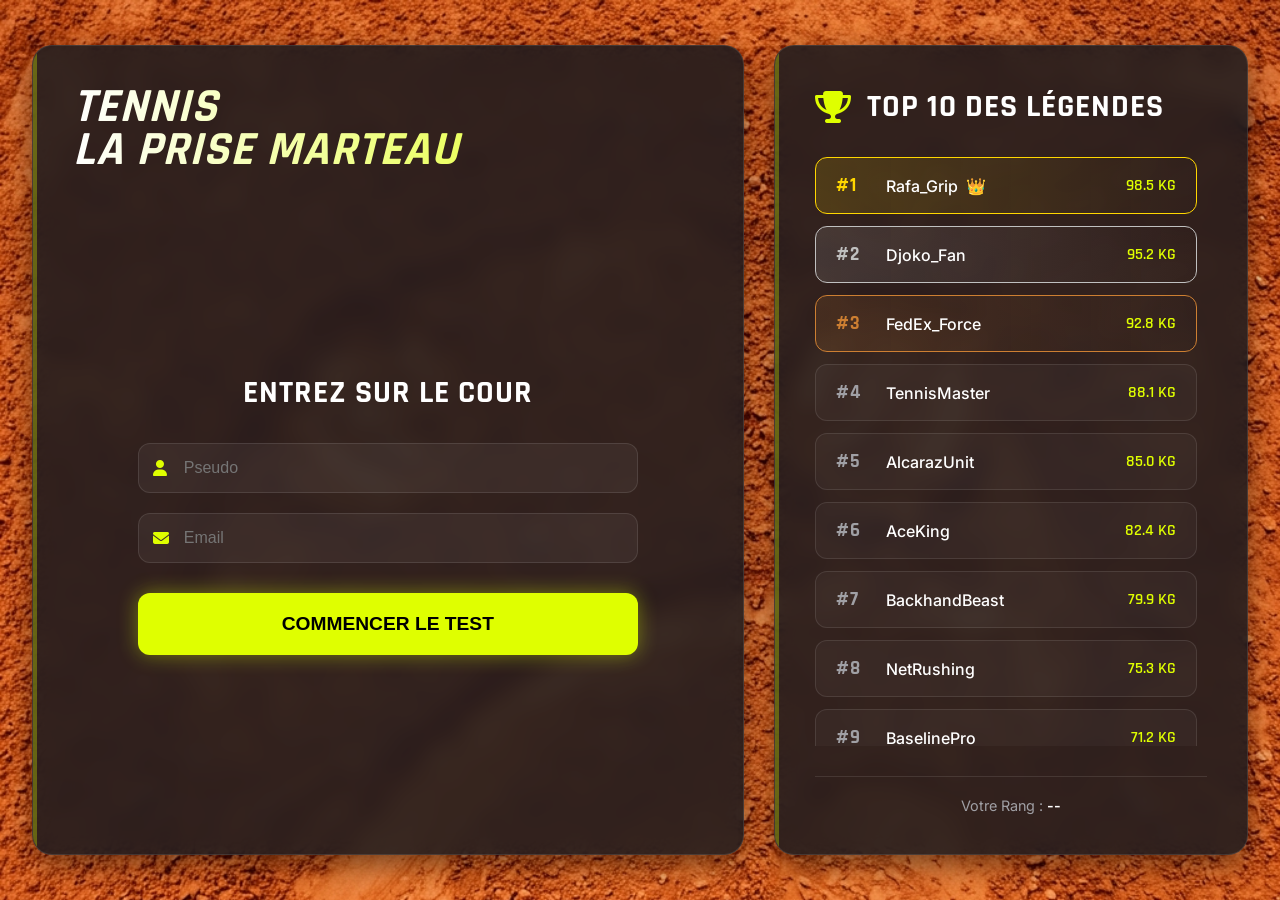
==== index.html @ 1a91f383 "v0: premier jet du projet" ====
<!DOCTYPE html>
<html lang="fr">

<head>
    <meta charset="UTF-8">
    <meta name="viewport" content="width=device-width, initial-scale=1.0">
    <title>Tennis Power Meter | Performance Kiosk</title>
    <link rel="stylesheet" href="style.css">
    <link rel="stylesheet" href="https://cdnjs.cloudflare.com/ajax/libs/font-awesome/6.4.0/css/all.min.css">
</head>

<body>
    <div id="app">
        <!-- Colonne de Gauche : Action -->
        <section class="panel main-action">
            <header class="header">
                <h1>TENNIS<br>LA PRISE MARTEAU</h1>
            </header>

            <!-- Zone d'Action Initiale : Enregistrement -->
            <div id="registration-zone" class="form-container">
                <h2>ENTREZ SUR LE COUR</h2>
                <div class="input-group">
                    <i class="fa-solid fa-user"></i>
                    <input type="text" id="pseudo" placeholder="Pseudo" autocomplete="off">
                </div>
                <div class="input-group">
                    <i class="fa-solid fa-envelope"></i>
                    <input type="email" id="email" placeholder="Email" autocomplete="off">
                </div>
                <button id="start-btn" class="btn-start">COMMENCER LE TEST</button>
            </div>

            <!-- Zone de Test : Live Feed -->
            <div id="test-zone" class="live-test">
                <h2 class="alert-text">SERREZ LA RAQUETTE !</h2>

                <div class="gauge-container">
                    <svg class="circular-gauge" viewBox="0 0 300 300">
                        <defs>
                            <linearGradient id="gaugeGradient" x1="0%" y1="0%" x2="100%" y2="100%">
                                <stop offset="0%" style="stop-color:#4CAF50" />
                                <stop offset="50%" style="stop-color:#FFEB3B" />
                                <stop offset="100%" style="stop-color:#DFFF00" />
                            </linearGradient>
                            <filter id="glow">
                                <feGaussianBlur stdDeviation="5" result="coloredBlur" />
                                <feMerge>
                                    <feMergeNode in="coloredBlur" />
                                    <feMergeNode in="SourceGraphic" />
                                </feMerge>
                            </filter>
                        </defs>
                        <circle class="gauge-bg" cx="150" cy="150" r="140"></circle>
                        <circle class="gauge-fill" id="gauge-path" cx="150" cy="150" r="140"></circle>
                    </svg>
                    <div class="score-overlay">
                        <span class="score-val" id="current-score">0.0</span>
                        <span class="score-unit">KG</span>
                    </div>
                </div>

                <p style="color: var(--text-secondary); font-style: italic;">Puissance maximale détectée...</p>
            </div>
        </section>

        <!-- Colonne de Droite : Leaderboard -->
        <section class="panel leaderboard">
            <h2><i class="fa-solid fa-trophy"></i> TOP 10 DES LÉGENDES</h2>

            <ul id="rank-list" class="rank-list">
                <!-- Les lignes du classement seront générées par JS -->
            </ul>

            <div class="user-status">
                Votre Rang : <span id="user-rank">--</span>
            </div>
        </section>
    </div>

    <script src="script.js"></script>
</body>

</html>
---- style.css ----
@import url('https://fonts.googleapis.com/css2?family=Inter:wght@400;500;700&family=Rajdhani:wght@500;600;700&display=swap');

:root {
    --bg-color: #101015;
    --card-bg: rgba(25, 25, 30, 0.85);
    --card-border: rgba(255, 255, 255, 0.1);
    --volt-yellow: #DFFF00;
    --volt-glow: rgba(223, 255, 0, 0.4);
    --text-primary: #FFFFFF;
    --text-secondary: #A0A0A5;
    --alert-red: #FF3030;
    --gold: #FFD700;
    --silver: #C0C0C0;
    --bronze: #CD7F32;
    --transition-speed: 0.3s;
}

* {
    margin: 0;
    padding: 0;
    box-sizing: border-box;
    -webkit-font-smoothing: antialiased;
}

body {
    background-color: var(--bg-color);
    background-image:
        /*radial-gradient(circle at 20% 30%, rgba(255, 100, 0, 0.1) 0%, transparent 40%),
        radial-gradient(circle at 80% 70%, rgba(223, 255, 0, 0.05) 0%, transparent 40%),
        linear-gradient(rgba(16, 16, 21, 0.8), rgba(16, 16, 21, 0.9)),*/
        url('clay_court_texture.png');
    background-size: cover, cover, cover, cover;
    background-repeat: no-repeat, no-repeat, no-repeat, no-repeat;
    color: var(--text-primary);
    font-family: 'Inter', sans-serif;
    height: 100vh;
    overflow: hidden;
    display: flex;
    justify-content: center;
    align-items: center;
}

#app {
    display: grid;
    grid-template-columns: 60fr 40fr;
    width: 95vw;
    height: 90vh;
    gap: 30px;
    max-width: 1600px;
}

/* Typography Overrides */
h1,
h2,
.score-display,
.rank-number {
    font-family: 'Rajdhani', sans-serif;
    text-transform: uppercase;
    letter-spacing: 1px;
}

/* Glassmorphism Cards */
.panel {
    background: var(--card-bg);
    border: 1px solid var(--card-border);
    border-radius: 20px;
    backdrop-filter: blur(10px);
    padding: 40px;
    display: flex;
    flex-direction: column;
    box-shadow: 0 10px 30px rgba(0, 0, 0, 0.5);
    position: relative;
    overflow: hidden;
}

.panel::before {
    content: '';
    position: absolute;
    top: 0;
    left: 0;
    width: 4px;
    height: 100%;
    background: var(--volt-yellow);
    opacity: 0.3;
}

/* Left Column Styling */
.main-action {
    justify-content: space-between;
}

.header {
    margin-bottom: 40px;
}

.header h1 {
    font-size: 3rem;
    font-style: italic;
    font-weight: 700;
    line-height: 0.9;
    background: linear-gradient(to right, #fff, var(--volt-yellow));
    -webkit-background-clip: text;
    -webkit-text-fill-color: transparent;
}

/* Forms */
.form-container {
    flex-grow: 1;
    display: flex;
    flex-direction: column;
    justify-content: center;
    max-width: 500px;
    margin: 0 auto;
    width: 100%;
}

.form-container h2 {
    font-size: 2rem;
    margin-bottom: 30px;
    text-align: center;
}

.input-group {
    margin-bottom: 20px;
    position: relative;
}

.input-group i {
    position: absolute;
    left: 15px;
    top: 50%;
    transform: translateY(-50%);
    color: var(--volt-yellow);
}

.input-group input {
    width: 100%;
    background: rgba(255, 255, 255, 0.05);
    border: 1px solid var(--card-border);
    border-radius: 12px;
    padding: 15px 15px 15px 45px;
    color: white;
    font-size: 1rem;
    transition: var(--transition-speed);
}

.input-group input:focus {
    outline: none;
    border-color: var(--volt-yellow);
    background: rgba(255, 255, 255, 0.1);
}

.btn-start {
    background: var(--volt-yellow);
    color: black;
    border: none;
    border-radius: 12px;
    padding: 20px;
    font-size: 1.2rem;
    font-weight: 700;
    cursor: pointer;
    text-transform: uppercase;
    transition: all var(--transition-speed);
    margin-top: 10px;
    box-shadow: 0 0 20px var(--volt-glow);
}

.btn-start:hover {
    transform: scale(1.02);
    box-shadow: 0 0 30px var(--volt-glow);
}

/* Live Feed State */
.live-test {
    display: none;
    /* Controlled by JS */
    flex-direction: column;
    align-items: center;
    justify-content: center;
    height: 100%;
    text-align: center;
}

.alert-text {
    color: var(--alert-red);
    font-size: 2rem;
    font-weight: 700;
    margin-bottom: 30px;
    animation: blink 0.8s infinite;
}

@keyframes blink {

    0%,
    100% {
        opacity: 1;
    }

    50% {
        opacity: 0.3;
    }
}

.gauge-container {
    position: relative;
    width: 350px;
    height: 350px;
    margin-bottom: 30px;
}

.circular-gauge {
    width: 100%;
    height: 100%;
    transform: rotate(-90deg);
}

.gauge-bg {
    fill: none;
    stroke: rgba(255, 255, 255, 0.05);
    stroke-width: 25;
}

.gauge-fill {
    fill: none;
    stroke: url(#gaugeGradient);
    stroke-width: 25;
    stroke-dasharray: 879.6;
    /* 2 * PI * 140 */
    stroke-dashoffset: 879.6;
    stroke-linecap: round;
    transition: stroke-dashoffset 0.1s ease-out;
}

.score-overlay {
    position: absolute;
    top: 50%;
    left: 50%;
    transform: translate(-50%, -50%);
}

.score-val {
    font-size: 5rem;
    font-weight: 700;
    color: var(--volt-yellow);
    text-shadow: 0 0 20px var(--volt-glow);
    display: block;
    line-height: 1;
}

.score-unit {
    font-size: 1.5rem;
    color: var(--text-secondary);
}

/* Right Column (Leaderboard) */
.leaderboard h2 {
    font-size: 2rem;
    margin-bottom: 30px;
    display: flex;
    align-items: center;
    gap: 15px;
}

.leaderboard h2 i {
    color: var(--volt-yellow);
}

.rank-list {
    list-style: none;
    flex-grow: 1;
    overflow-y: auto;
    padding-right: 10px;
}

.rank-list::-webkit-scrollbar {
    width: 4px;
}

.rank-list::-webkit-scrollbar-thumb {
    background: var(--card-border);
    border-radius: 10px;
}

.rank-item {
    background: rgba(255, 255, 255, 0.03);
    border: 1px solid var(--card-border);
    border-radius: 12px;
    padding: 15px 20px;
    margin-bottom: 12px;
    display: grid;
    grid-template-columns: 50px 1fr 100px;
    align-items: center;
    transition: transform var(--transition-speed);
}

.rank-item:hover {
    transform: translateX(10px);
    background: rgba(255, 255, 255, 0.06);
}

.rank-number {
    font-size: 1.2rem;
    font-weight: 700;
    color: var(--text-secondary);
}

.rank-name {
    font-weight: 500;
    color: var(--text-primary);
}

.rank-score {
    text-align: right;
    font-family: 'Rajdhani', sans-serif;
    font-weight: 600;
    color: var(--volt-yellow);
}

/* Top 3 Stylings */
.rank-item.top-1 {
    background: linear-gradient(90deg, rgba(255, 215, 0, 0.15), transparent);
    border-color: var(--gold);
}

.rank-item.top-1 .rank-number {
    color: var(--gold);
}

.rank-item.top-1 .rank-name::after {
    content: '👑';
    margin-left: 8px;
    font-size: 1rem;
}

.rank-item.top-2 {
    background: linear-gradient(90deg, rgba(192, 192, 192, 0.15), transparent);
    border-color: var(--silver);
}

.rank-item.top-2 .rank-number {
    color: var(--silver);
}

.rank-item.top-3 {
    background: linear-gradient(90deg, rgba(205, 127, 50, 0.15), transparent);
    border-color: var(--bronze);
}

.rank-item.top-3 .rank-number {
    color: var(--bronze);
}

.user-status {
    margin-top: 30px;
    padding-top: 20px;
    border-top: 1px solid var(--card-border);
    color: var(--text-secondary);
    font-size: 0.9rem;
    text-align: center;
}

.user-status span {
    color: var(--text-primary);
    font-weight: 600;
}

/* Utils */
.hidden {
    display: none !important;
}
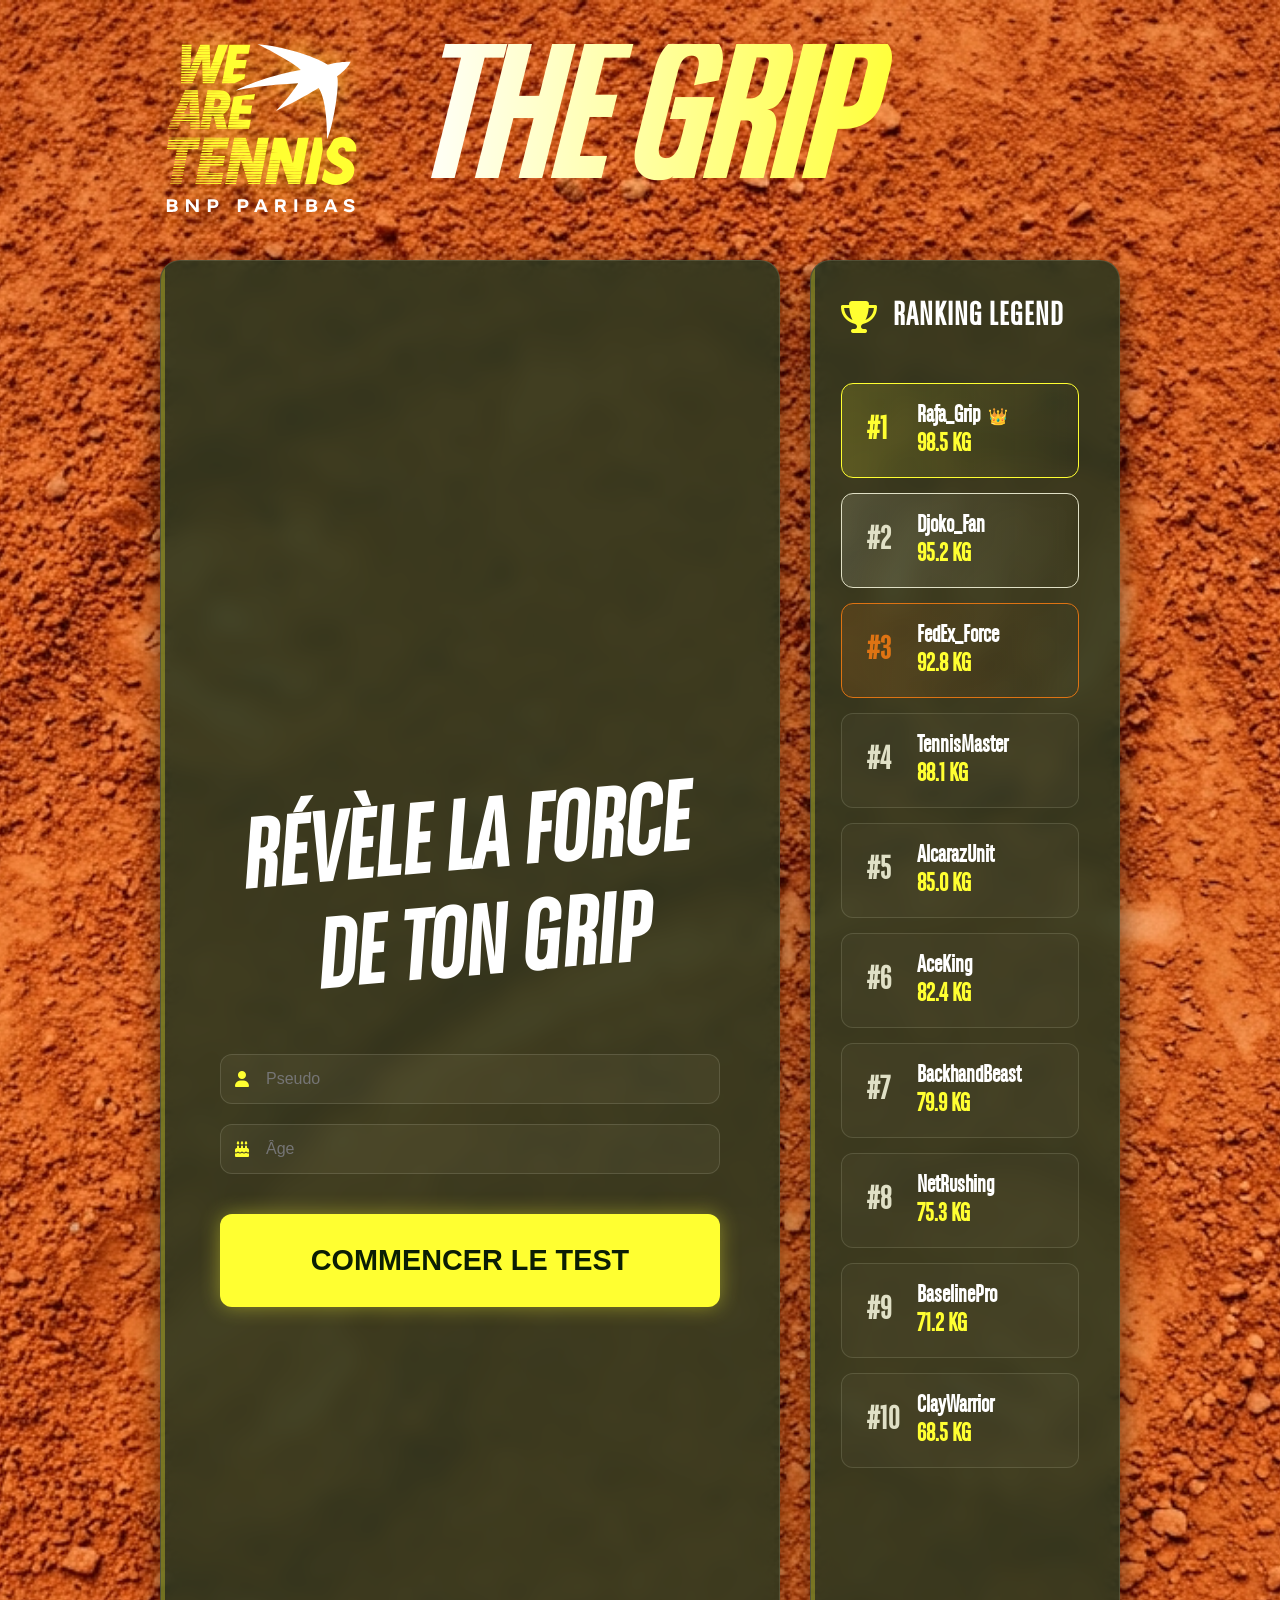
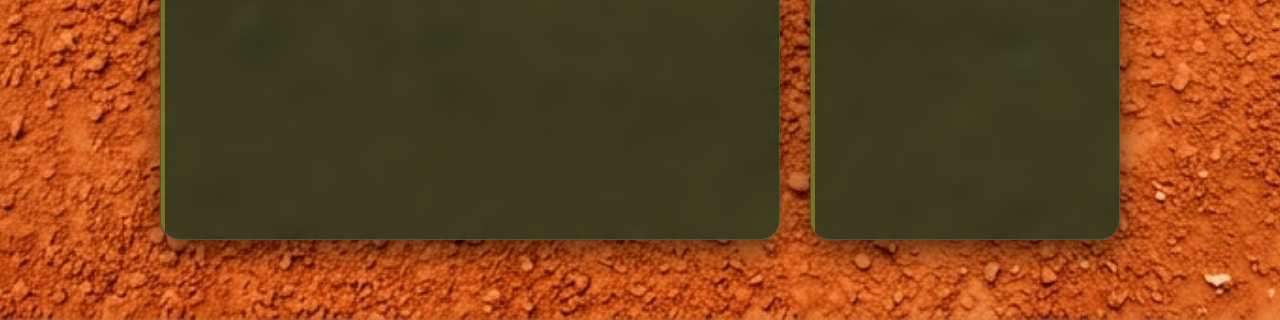
==== commit 9e5b5dbf: "Refonte complete : layout portrait 1080x1920, nouvelle typo BNPP, clavier virtuel et modal podium" ====
--- a/index.html
+++ b/index.html
@@ -4,78 +4,106 @@
 <head>
     <meta charset="UTF-8">
     <meta name="viewport" content="width=device-width, initial-scale=1.0">
-    <title>Tennis Power Meter | Performance Kiosk</title>
+    <title>THE GRIP</title>
     <link rel="stylesheet" href="style.css">
     <link rel="stylesheet" href="https://cdnjs.cloudflare.com/ajax/libs/font-awesome/6.4.0/css/all.min.css">
 </head>
 
 <body>
     <div id="app">
-        <!-- Colonne de Gauche : Action -->
-        <section class="panel main-action">
-            <header class="header">
-                <h1>TENNIS<br>LA PRISE MARTEAU</h1>
-            </header>
+        <header class="header">
+            <img src="logoWAT.svg" alt="Logo WAT" class="logo">
+            <h1>THE GRIP</h1>
+        </header>
 
-            <!-- Zone d'Action Initiale : Enregistrement -->
-            <div id="registration-zone" class="form-container">
-                <h2>ENTREZ SUR LE COUR</h2>
-                <div class="input-group">
-                    <i class="fa-solid fa-user"></i>
-                    <input type="text" id="pseudo" placeholder="Pseudo" autocomplete="off">
+        <main class="main-content">
+            <!-- Colonne de Gauche : Action -->
+            <section class="panel main-action">
+                <!-- Zone d'Action Initiale : Enregistrement -->
+                <div id="registration-zone" class="form-container">
+                    <h2>Révèle la force de ton grip</h2>
+                    <div class="input-group">
+                        <i class="fa-solid fa-user"></i>
+                        <input type="text" id="pseudo" placeholder="Pseudo" autocomplete="off">
+                    </div>
+                    <div class="input-group">
+                        <i class="fa-solid fa-cake-candles"></i>
+                        <input type="number" id="age" placeholder="Âge" autocomplete="off">
+                    </div>
+                    <button id="start-btn" class="btn-start">COMMENCER LE TEST</button>
                 </div>
-                <div class="input-group">
-                    <i class="fa-solid fa-envelope"></i>
-                    <input type="email" id="email" placeholder="Email" autocomplete="off">
+
+                <!-- Clavier Virtuel -->
+                <div id="virtual-keyboard" class="keyboard hidden">
+                    <div class="keyboard-row" data-row="0"></div>
+                    <div class="keyboard-row" data-row="1"></div>
+                    <div class="keyboard-row" data-row="2"></div>
+                    <div class="keyboard-row" data-row="3"></div>
+                    <div class="keyboard-row" data-row="4"></div>
                 </div>
-                <button id="start-btn" class="btn-start">COMMENCER LE TEST</button>
-            </div>
 
-            <!-- Zone de Test : Live Feed -->
-            <div id="test-zone" class="live-test">
-                <h2 class="alert-text">SERREZ LA RAQUETTE !</h2>
+                <!-- Zone de Test : Live Feed -->
+                <div id="test-zone" class="live-test">
+                    <h2 id="alert-msg" class="alert-text">SERREZ LA RAQUETTE !</h2>
 
-                <div class="gauge-container">
-                    <svg class="circular-gauge" viewBox="0 0 300 300">
-                        <defs>
-                            <linearGradient id="gaugeGradient" x1="0%" y1="0%" x2="100%" y2="100%">
-                                <stop offset="0%" style="stop-color:#4CAF50" />
-                                <stop offset="50%" style="stop-color:#FFEB3B" />
-                                <stop offset="100%" style="stop-color:#DFFF00" />
-                            </linearGradient>
-                            <filter id="glow">
-                                <feGaussianBlur stdDeviation="5" result="coloredBlur" />
-                                <feMerge>
-                                    <feMergeNode in="coloredBlur" />
-                                    <feMergeNode in="SourceGraphic" />
-                                </feMerge>
-                            </filter>
-                        </defs>
-                        <circle class="gauge-bg" cx="150" cy="150" r="140"></circle>
-                        <circle class="gauge-fill" id="gauge-path" cx="150" cy="150" r="140"></circle>
-                    </svg>
-                    <div class="score-overlay">
-                        <span class="score-val" id="current-score">0.0</span>
-                        <span class="score-unit">KG</span>
+                    <div class="gauge-container">
+                        <svg class="circular-gauge" viewBox="0 0 330 330">
+                            <defs>
+                                <linearGradient id="gaugeGradient" x1="0%" y1="0%" x2="100%" y2="100%">
+                                    <stop offset="0%" style="stop-color:var(--accent-green)" />
+                                    <stop offset="50%" style="stop-color:var(--volt-yellow)" />
+                                    <stop offset="100%" style="stop-color:var(--accent-orange)" />
+                                </linearGradient>
+                                <filter id="glow">
+                                    <feGaussianBlur stdDeviation="5" result="coloredBlur" />
+                                    <feMerge>
+                                        <feMergeNode in="coloredBlur" />
+                                        <feMergeNode in="SourceGraphic" />
+                                    </feMerge>
+                                </filter>
+                            </defs>
+                            <circle class="gauge-bg" cx="165" cy="165" r="140"></circle>
+                            <circle class="gauge-fill" id="gauge-path" cx="165" cy="165" r="140"></circle>
+                        </svg>
+                        <div class="score-overlay">
+                            <span class="score-val" id="current-score">0.0</span>
+                            <span class="score-unit">KG</span>
+                        </div>
+                    </div>
+
+                    <p id="test-instruction" style="color: var(--text-secondary); font-style: italic;">Puissance
+                        maximale détectée...</p>
+
+                    <div id="user-rank-container" class="final-rank-display hidden">
+                        VOTRE RANG : <span id="user-rank">--</span>
                     </div>
                 </div>
+            </section>
 
-                <p style="color: var(--text-secondary); font-style: italic;">Puissance maximale détectée...</p>
+            <!-- Colonne de Droite : Leaderboard -->
+            <section class="panel leaderboard">
+                <h2><i class="fa-solid fa-trophy"></i> RANKING LEGEND</h2>
+
+                <ul id="rank-list" class="rank-list">
+                    <!-- Les lignes du classement seront générées par JS -->
+                </ul>
+            </section>
+        </main>
+    </div>
+
+    <!-- Modal de Podium -->
+    <div id="podium-modal" class="modal hidden">
+        <div class="modal-content">
+            <div class="modal-header">
+                <i class="fa-solid fa-trophy trophy-icon"></i>
+                <h2 id="modal-title">NOUVEAU RECORD !</h2>
             </div>
-        </section>
-
-        <!-- Colonne de Droite : Leaderboard -->
-        <section class="panel leaderboard">
-            <h2><i class="fa-solid fa-trophy"></i> TOP 10 DES LÉGENDES</h2>
-
-            <ul id="rank-list" class="rank-list">
-                <!-- Les lignes du classement seront générées par JS -->
-            </ul>
-
-            <div class="user-status">
-                Votre Rang : <span id="user-rank">--</span>
+            <div class="modal-body">
+                <p><span id="modal-pseudo">Joueur</span>, vous entrez dans la légende à la</p>
+                <div id="modal-rank" class="modal-rank-val">PREMIÈRE <br>PLACE</div>
             </div>
-        </section>
+            <button id="close-modal" class="btn-modal">CONTINUER</button>
+        </div>
     </div>
 
     <script src="script.js"></script>
--- a/style.css
+++ b/style.css
@@ -1,17 +1,22 @@
-@import url('https://fonts.googleapis.com/css2?family=Inter:wght@400;500;700&family=Rajdhani:wght@500;600;700&display=swap');
+@font-face {
+    font-family: 'BNPP Sans Cond';
+    src: url('bnpp-sans-cond-v2.ttf') format('truetype');
+}
 
 :root {
-    --bg-color: #101015;
-    --card-bg: rgba(25, 25, 30, 0.85);
-    --card-border: rgba(255, 255, 255, 0.1);
-    --volt-yellow: #DFFF00;
-    --volt-glow: rgba(223, 255, 0, 0.4);
-    --text-primary: #FFFFFF;
-    --text-secondary: #A0A0A5;
-    --alert-red: #FF3030;
-    --gold: #FFD700;
-    --silver: #C0C0C0;
-    --bronze: #CD7F32;
+    --bg-color: #0b1e04;
+    --card-bg: rgba(37, 54, 31, 0.85);
+    --card-border: rgba(224, 224, 198, 0.15);
+    --volt-yellow: #ffff31;
+    --volt-glow: rgba(255, 255, 49, 0.4);
+    --accent-orange: #de7313;
+    --accent-green: #7be335;
+    --text-primary: #ffffff;
+    --text-secondary: #e0e0c6;
+    --alert-orange: #de7313;
+    --gold: #ffff31;
+    --silver: #e0e0c6;
+    --bronze: #de7313;
     --transition-speed: 0.3s;
 }
 
@@ -24,16 +29,14 @@
 
 body {
     background-color: var(--bg-color);
-    background-image:
-        /*radial-gradient(circle at 20% 30%, rgba(255, 100, 0, 0.1) 0%, transparent 40%),
-        radial-gradient(circle at 80% 70%, rgba(223, 255, 0, 0.05) 0%, transparent 40%),
-        linear-gradient(rgba(16, 16, 21, 0.8), rgba(16, 16, 21, 0.9)),*/
-        url('clay_court_texture.png');
-    background-size: cover, cover, cover, cover;
-    background-repeat: no-repeat, no-repeat, no-repeat, no-repeat;
+    background-image: url('clay_court_texture.png');
+    background-size: cover;
+    background-position: center;
     color: var(--text-primary);
-    font-family: 'Inter', sans-serif;
-    height: 100vh;
+    font-family: 'BNPP Sans Cond', sans-serif;
+    height: 1920px;
+    width: 1080px;
+    margin: 0 auto;
     overflow: hidden;
     display: flex;
     justify-content: center;
@@ -41,12 +44,21 @@
 }
 
 #app {
+    display: flex;
+    flex-direction: column;
+    width: 100%;
+    height: 100%;
+    gap: 30px;
+    padding: 40px 60px 80px 60px;
+    /* Plus de marge en bas */
+}
+
+.main-content {
     display: grid;
-    grid-template-columns: 60fr 40fr;
-    width: 95vw;
-    height: 90vh;
+    grid-template-columns: 2fr 1fr;
     gap: 30px;
-    max-width: 1600px;
+    flex-grow: 1;
+    min-height: 0;
 }
 
 /* Typography Overrides */
@@ -54,7 +66,7 @@
 h2,
 .score-display,
 .rank-number {
-    font-family: 'Rajdhani', sans-serif;
+    font-family: 'BNPP Sans Cond', sans-serif;
     text-transform: uppercase;
     letter-spacing: 1px;
 }
@@ -65,10 +77,10 @@
     border: 1px solid var(--card-border);
     border-radius: 20px;
     backdrop-filter: blur(10px);
-    padding: 40px;
+    padding: 30px;
     display: flex;
     flex-direction: column;
-    box-shadow: 0 10px 30px rgba(0, 0, 0, 0.5);
+    box-shadow: 0 10px 30px rgba(0, 0, 0, 0.6);
     position: relative;
     overflow: hidden;
 }
@@ -90,20 +102,99 @@
 }
 
 .header {
-    margin-bottom: 40px;
+    margin-bottom: 10px;
+    display: flex;
+    align-items: center;
+    gap: 50px;
+    width: 100%;
+}
+
+.logo {
+    height: 180px;
+    width: auto;
+    filter: drop-shadow(0 0 15px var(--volt-glow));
 }
 
 .header h1 {
-    font-size: 3rem;
+    font-size: 12rem;
     font-style: italic;
-    font-weight: 700;
+    font-weight: 900;
     line-height: 0.9;
-    background: linear-gradient(to right, #fff, var(--volt-yellow));
+    background: linear-gradient(to right, var(--text-primary), var(--volt-yellow));
     -webkit-background-clip: text;
     -webkit-text-fill-color: transparent;
-}
-
-/* Forms */
+    letter-spacing: -3px;
+    padding-right: 60px;
+    margin-right: -60px;
+}
+
+/* Virtual Keyboard */
+.keyboard {
+    margin-top: 30px;
+    background: rgba(0, 0, 0, 0.3);
+    padding: 10px;
+    border-radius: 15px;
+    border: 1px solid var(--card-border);
+    display: flex;
+    flex-direction: column;
+    gap: 8px;
+    width: 100%;
+}
+
+.keyboard-row {
+    display: flex;
+    justify-content: center;
+    gap: 6px;
+}
+
+.key {
+    background: rgba(37, 54, 31, 0.9);
+    border: 1px solid var(--card-border);
+    color: var(--text-primary);
+    padding: 10px;
+    border-radius: 6px;
+    font-size: 1.2rem;
+    font-weight: 700;
+    min-width: 48px;
+    height: 60px;
+    display: flex;
+    align-items: center;
+    justify-content: center;
+    cursor: pointer;
+    transition: all 0.1s;
+    user-select: none;
+    font-family: 'BNPP Sans Cond', sans-serif;
+}
+
+.key:active {
+    background: var(--volt-yellow);
+    color: var(--bg-color);
+    transform: scale(0.95);
+    box-shadow: 0 0 15px var(--volt-glow);
+}
+
+.key.wide {
+    min-width: 100px;
+    flex-grow: 1;
+}
+
+.key.backspace {
+    background: rgba(222, 115, 19, 0.2);
+    border-color: var(--accent-orange);
+    color: var(--accent-orange);
+}
+
+.key.enter {
+    background: rgba(255, 255, 49, 0.2);
+    border-color: var(--volt-yellow);
+    color: var(--volt-yellow);
+}
+
+.key.space {
+    width: 200px;
+}
+
+/* Forms - ajustements */
 .form-container {
     flex-grow: 1;
     display: flex;
@@ -115,9 +206,26 @@
 }
 
 .form-container h2 {
-    font-size: 2rem;
-    margin-bottom: 30px;
+    font-size: 6rem;
+    line-height: 1.1;
+    margin-bottom: 50px;
     text-align: center;
+    transform: rotate(-5deg) skewX(5deg);
+    font-style: italic;
+    display: inline-block;
+    width: 100%;
+    animation: textPulse 2s infinite ease-in-out;
+}
+
+@keyframes textPulse {
+    0%, 100% {
+        transform: rotate(-5deg) skewX(5deg) scale(1);
+        text-shadow: 0 0 10px rgba(255, 255, 255, 0.2);
+    }
+    50% {
+        transform: rotate(-5deg) skewX(5deg) scale(1.05);
+        text-shadow: 0 0 30px var(--volt-glow);
+    }
 }
 
 .input-group {
@@ -135,11 +243,11 @@
 
 .input-group input {
     width: 100%;
-    background: rgba(255, 255, 255, 0.05);
+    background: rgba(224, 224, 198, 0.05);
     border: 1px solid var(--card-border);
     border-radius: 12px;
     padding: 15px 15px 15px 45px;
-    color: white;
+    color: var(--text-primary);
     font-size: 1rem;
     transition: var(--transition-speed);
 }
@@ -147,21 +255,21 @@
 .input-group input:focus {
     outline: none;
     border-color: var(--volt-yellow);
-    background: rgba(255, 255, 255, 0.1);
+    background: rgba(224, 224, 198, 0.1);
 }
 
 .btn-start {
     background: var(--volt-yellow);
-    color: black;
+    color: var(--bg-color);
     border: none;
     border-radius: 12px;
-    padding: 20px;
-    font-size: 1.2rem;
+    padding: 30px;
+    font-size: 1.8rem;
     font-weight: 700;
     cursor: pointer;
     text-transform: uppercase;
     transition: all var(--transition-speed);
-    margin-top: 10px;
+    margin-top: 20px;
     box-shadow: 0 0 20px var(--volt-glow);
 }
 
@@ -182,7 +290,7 @@
 }
 
 .alert-text {
-    color: var(--alert-red);
+    color: var(--alert-orange);
     font-size: 2rem;
     font-weight: 700;
     margin-bottom: 30px;
@@ -203,9 +311,9 @@
 
 .gauge-container {
     position: relative;
-    width: 350px;
-    height: 350px;
-    margin-bottom: 30px;
+    width: 450px;
+    height: 450px;
+    margin-bottom: 40px;
 }
 
 .circular-gauge {
@@ -216,7 +324,7 @@
 
 .gauge-bg {
     fill: none;
-    stroke: rgba(255, 255, 255, 0.05);
+    stroke: rgba(224, 224, 198, 0.1);
     stroke-width: 25;
 }
 
@@ -239,7 +347,7 @@
 }
 
 .score-val {
-    font-size: 5rem;
+    font-size: 8rem;
     font-weight: 700;
     color: var(--volt-yellow);
     text-shadow: 0 0 20px var(--volt-glow);
@@ -255,7 +363,8 @@
 /* Right Column (Leaderboard) */
 .leaderboard h2 {
     font-size: 2rem;
-    margin-bottom: 30px;
+    margin-top: 10px;
+    margin-bottom: 50px;
     display: flex;
     align-items: center;
     gap: 15px;
@@ -282,43 +391,55 @@
 }
 
 .rank-item {
-    background: rgba(255, 255, 255, 0.03);
+    background: rgba(224, 224, 198, 0.03);
     border: 1px solid var(--card-border);
     border-radius: 12px;
-    padding: 15px 20px;
-    margin-bottom: 12px;
+    padding: 20px 25px;
+    margin-bottom: 15px;
     display: grid;
-    grid-template-columns: 50px 1fr 100px;
+    grid-template-columns: 45px 1fr;
     align-items: center;
+    gap: 5px;
     transition: transform var(--transition-speed);
 }
 
 .rank-item:hover {
     transform: translateX(10px);
-    background: rgba(255, 255, 255, 0.06);
+    background: rgba(224, 224, 198, 0.06);
 }
 
 .rank-number {
-    font-size: 1.2rem;
+    font-size: 2rem;
     font-weight: 700;
     color: var(--text-secondary);
 }
 
+.rank-info {
+    display: flex;
+    flex-direction: column;
+    gap: 4px;
+}
+
 .rank-name {
-    font-weight: 500;
+    font-size: 1.5rem;
+    font-weight: 600;
     color: var(--text-primary);
+    white-space: nowrap;
+    overflow: hidden;
+    text-overflow: ellipsis;
 }
 
 .rank-score {
-    text-align: right;
-    font-family: 'Rajdhani', sans-serif;
-    font-weight: 600;
+    text-align: left;
+    font-family: 'BNPP Sans Cond', sans-serif;
+    font-weight: 700;
+    font-size: 1.6rem;
     color: var(--volt-yellow);
 }
 
 /* Top 3 Stylings */
 .rank-item.top-1 {
-    background: linear-gradient(90deg, rgba(255, 215, 0, 0.15), transparent);
+    background: linear-gradient(90deg, rgba(255, 255, 49, 0.15), transparent);
     border-color: var(--gold);
 }
 
@@ -333,7 +454,7 @@
 }
 
 .rank-item.top-2 {
-    background: linear-gradient(90deg, rgba(192, 192, 192, 0.15), transparent);
+    background: linear-gradient(90deg, rgba(224, 224, 198, 0.15), transparent);
     border-color: var(--silver);
 }
 
@@ -342,7 +463,7 @@
 }
 
 .rank-item.top-3 {
-    background: linear-gradient(90deg, rgba(205, 127, 50, 0.15), transparent);
+    background: linear-gradient(90deg, rgba(222, 115, 19, 0.15), transparent);
     border-color: var(--bronze);
 }
 
@@ -350,19 +471,134 @@
     color: var(--bronze);
 }
 
-.user-status {
+.final-rank-display {
+    margin-top: 40px;
+    font-family: 'BNPP Sans Cond', sans-serif;
+    font-size: 3.5rem;
+    font-weight: 700;
+    color: var(--text-primary);
+    text-transform: uppercase;
+    animation: slideUp 0.5s ease-out;
+}
+
+.final-rank-display span {
+    color: var(--volt-yellow);
+    font-size: 7rem;
+    display: block;
+    line-height: 1;
+    text-shadow: 0 0 30px var(--volt-glow);
+}
+
+@keyframes slideUp {
+    from { transform: translateY(30px); opacity: 0; }
+    to { transform: translateY(0); opacity: 1; }
+}
+
+/* Modal System */
+.modal {
+    position: fixed;
+    top: 0;
+    left: 0;
+    width: 100vw;
+    height: 100vh;
+    background: rgba(11, 30, 4, 0.9);
+    backdrop-filter: blur(15px);
+    display: flex;
+    justify-content: center;
+    align-items: center;
+    z-index: 1000;
+    animation: fadeIn 0.3s ease-out;
+}
+
+.modal-content {
+    background: var(--card-bg);
+    border: 3px solid var(--volt-yellow);
+    border-radius: 30px;
+    padding: 60px;
+    text-align: center;
+    max-width: 800px;
+    width: 90%;
+    box-shadow: 0 0 50px rgba(255, 255, 49, 0.2);
+    animation: popIn 0.5s cubic-bezier(0.175, 0.885, 0.32, 1.275);
+}
+
+.trophy-icon {
+    font-size: 8rem;
+    color: var(--volt-yellow);
+    margin-bottom: 20px;
+    filter: drop-shadow(0 0 20px var(--volt-glow));
+    animation: rotateTrophy 1s ease-in-out infinite alternate;
+}
+
+#modal-title {
+    font-size: 4rem;
+    margin-bottom: 30px;
+    color: var(--text-primary);
+}
+
+.modal-body p {
+    font-size: 2rem;
+    color: var(--text-secondary);
+    margin-bottom: 20px;
+}
+
+#modal-pseudo {
+    color: var(--text-primary);
+    font-weight: 700;
+}
+
+.modal-rank-val {
+    font-size: 7rem;
+    font-weight: 900;
+    color: var(--volt-yellow);
+    text-shadow: 0 0 30px var(--volt-glow);
+    margin: 40px 0;
+    font-family: 'BNPP Sans Cond', sans-serif;
+}
+
+.btn-modal {
+    background: var(--volt-yellow);
+    color: var(--bg-color);
+    border: none;
+    border-radius: 15px;
+    padding: 25px 60px;
+    font-size: 2.5rem;
+    font-weight: 700;
+    cursor: pointer;
+    text-transform: uppercase;
+    transition: all 0.3s;
     margin-top: 30px;
-    padding-top: 20px;
-    border-top: 1px solid var(--card-border);
-    color: var(--text-secondary);
-    font-size: 0.9rem;
-    text-align: center;
-}
-
-.user-status span {
-    color: var(--text-primary);
-    font-weight: 600;
-}
+}
+
+.btn-modal:hover {
+    transform: scale(1.05);
+    box-shadow: 0 0 30px var(--volt-glow);
+}
+
+/* Modal Animations */
+@keyframes fadeIn {
+    from { opacity: 0; }
+    to { opacity: 1; }
+}
+
+@keyframes popIn {
+    from { transform: scale(0.8); opacity: 0; }
+    to { transform: scale(1); opacity: 1; }
+}
+
+@keyframes rotateTrophy {
+    from { transform: rotate(-10deg); }
+    to { transform: rotate(10deg); }
+}
+
+/* Modal Rank Colors */
+.modal.rank-1 .modal-content { border-color: var(--gold); }
+.modal.rank-2 .modal-content { border-color: var(--silver); }
+.modal.rank-3 .modal-content { border-color: var(--bronze); }
+
+.modal.rank-1 .modal-rank-val { color: var(--gold); }
+.modal.rank-2 .modal-rank-val { color: var(--silver); }
+.modal.rank-3 .modal-rank-val { color: var(--bronze); }
 
 /* Utils */
 .hidden {
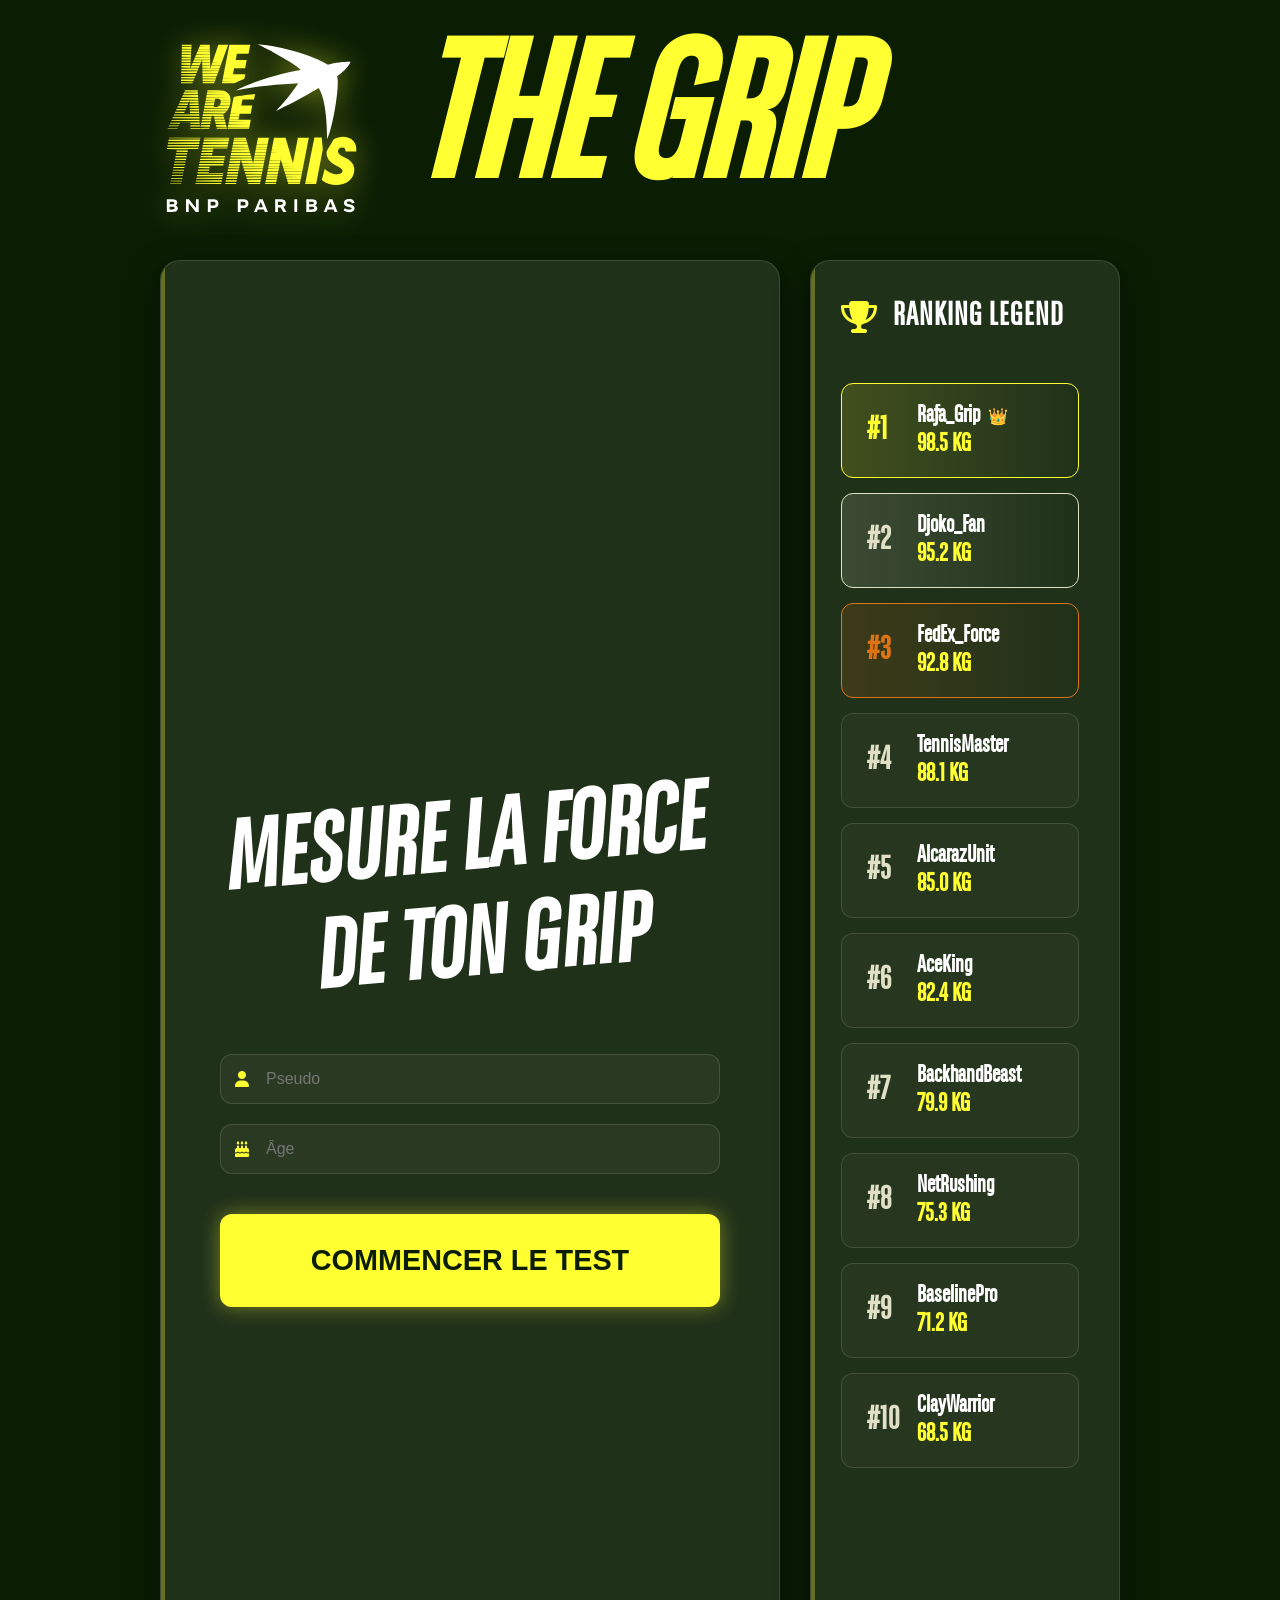
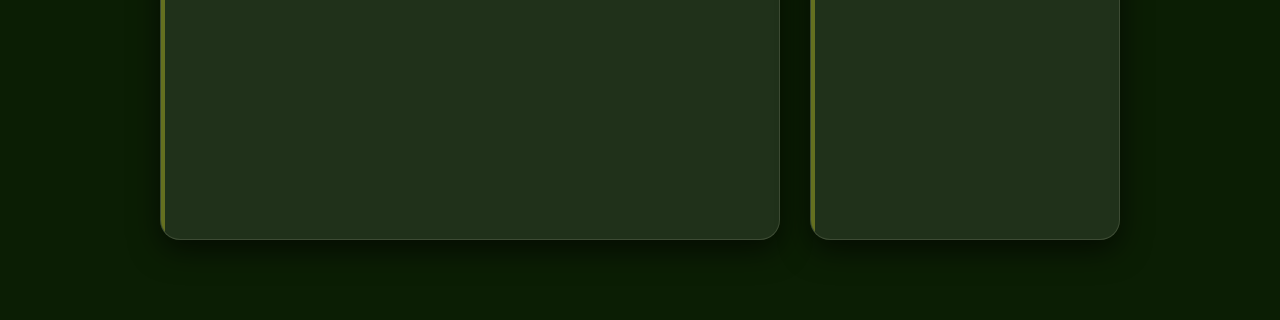
==== commit 6aa015b8: "Suppression du dégradé sur THE GRIP, changement du fond et texte de bienvenue" ====
--- a/index.html
+++ b/index.html
@@ -21,7 +21,7 @@
             <section class="panel main-action">
                 <!-- Zone d'Action Initiale : Enregistrement -->
                 <div id="registration-zone" class="form-container">
-                    <h2>Révèle la force de ton grip</h2>
+                    <h2>Mesure la force de ton grip</h2>
                     <div class="input-group">
                         <i class="fa-solid fa-user"></i>
                         <input type="text" id="pseudo" placeholder="Pseudo" autocomplete="off">
--- a/style.css
+++ b/style.css
@@ -29,7 +29,7 @@
 
 body {
     background-color: var(--bg-color);
-    background-image: url('clay_court_texture.png');
+    background-image: url('fond.jpeg');
     background-size: cover;
     background-position: center;
     color: var(--text-primary);
@@ -120,9 +120,7 @@
     font-style: italic;
     font-weight: 900;
     line-height: 0.9;
-    background: linear-gradient(to right, var(--text-primary), var(--volt-yellow));
-    -webkit-background-clip: text;
-    -webkit-text-fill-color: transparent;
+    color: var(--gold);
     letter-spacing: -3px;
     padding-right: 60px;
     margin-right: -60px;
@@ -218,10 +216,13 @@
 }
 
 @keyframes textPulse {
-    0%, 100% {
+
+    0%,
+    100% {
         transform: rotate(-5deg) skewX(5deg) scale(1);
         text-shadow: 0 0 10px rgba(255, 255, 255, 0.2);
     }
+
     50% {
         transform: rotate(-5deg) skewX(5deg) scale(1.05);
         text-shadow: 0 0 30px var(--volt-glow);
@@ -490,8 +491,15 @@
 }
 
 @keyframes slideUp {
-    from { transform: translateY(30px); opacity: 0; }
-    to { transform: translateY(0); opacity: 1; }
+    from {
+        transform: translateY(30px);
+        opacity: 0;
+    }
+
+    to {
+        transform: translateY(0);
+        opacity: 1;
+    }
 }
 
 /* Modal System */
@@ -577,28 +585,61 @@
 
 /* Modal Animations */
 @keyframes fadeIn {
-    from { opacity: 0; }
-    to { opacity: 1; }
+    from {
+        opacity: 0;
+    }
+
+    to {
+        opacity: 1;
+    }
 }
 
 @keyframes popIn {
-    from { transform: scale(0.8); opacity: 0; }
-    to { transform: scale(1); opacity: 1; }
+    from {
+        transform: scale(0.8);
+        opacity: 0;
+    }
+
+    to {
+        transform: scale(1);
+        opacity: 1;
+    }
 }
 
 @keyframes rotateTrophy {
-    from { transform: rotate(-10deg); }
-    to { transform: rotate(10deg); }
+    from {
+        transform: rotate(-10deg);
+    }
+
+    to {
+        transform: rotate(10deg);
+    }
 }
 
 /* Modal Rank Colors */
-.modal.rank-1 .modal-content { border-color: var(--gold); }
-.modal.rank-2 .modal-content { border-color: var(--silver); }
-.modal.rank-3 .modal-content { border-color: var(--bronze); }
-
-.modal.rank-1 .modal-rank-val { color: var(--gold); }
-.modal.rank-2 .modal-rank-val { color: var(--silver); }
-.modal.rank-3 .modal-rank-val { color: var(--bronze); }
+.modal.rank-1 .modal-content {
+    border-color: var(--gold);
+}
+
+.modal.rank-2 .modal-content {
+    border-color: var(--silver);
+}
+
+.modal.rank-3 .modal-content {
+    border-color: var(--bronze);
+}
+
+.modal.rank-1 .modal-rank-val {
+    color: var(--gold);
+}
+
+.modal.rank-2 .modal-rank-val {
+    color: var(--silver);
+}
+
+.modal.rank-3 .modal-rank-val {
+    color: var(--bronze);
+}
 
 /* Utils */
 .hidden {
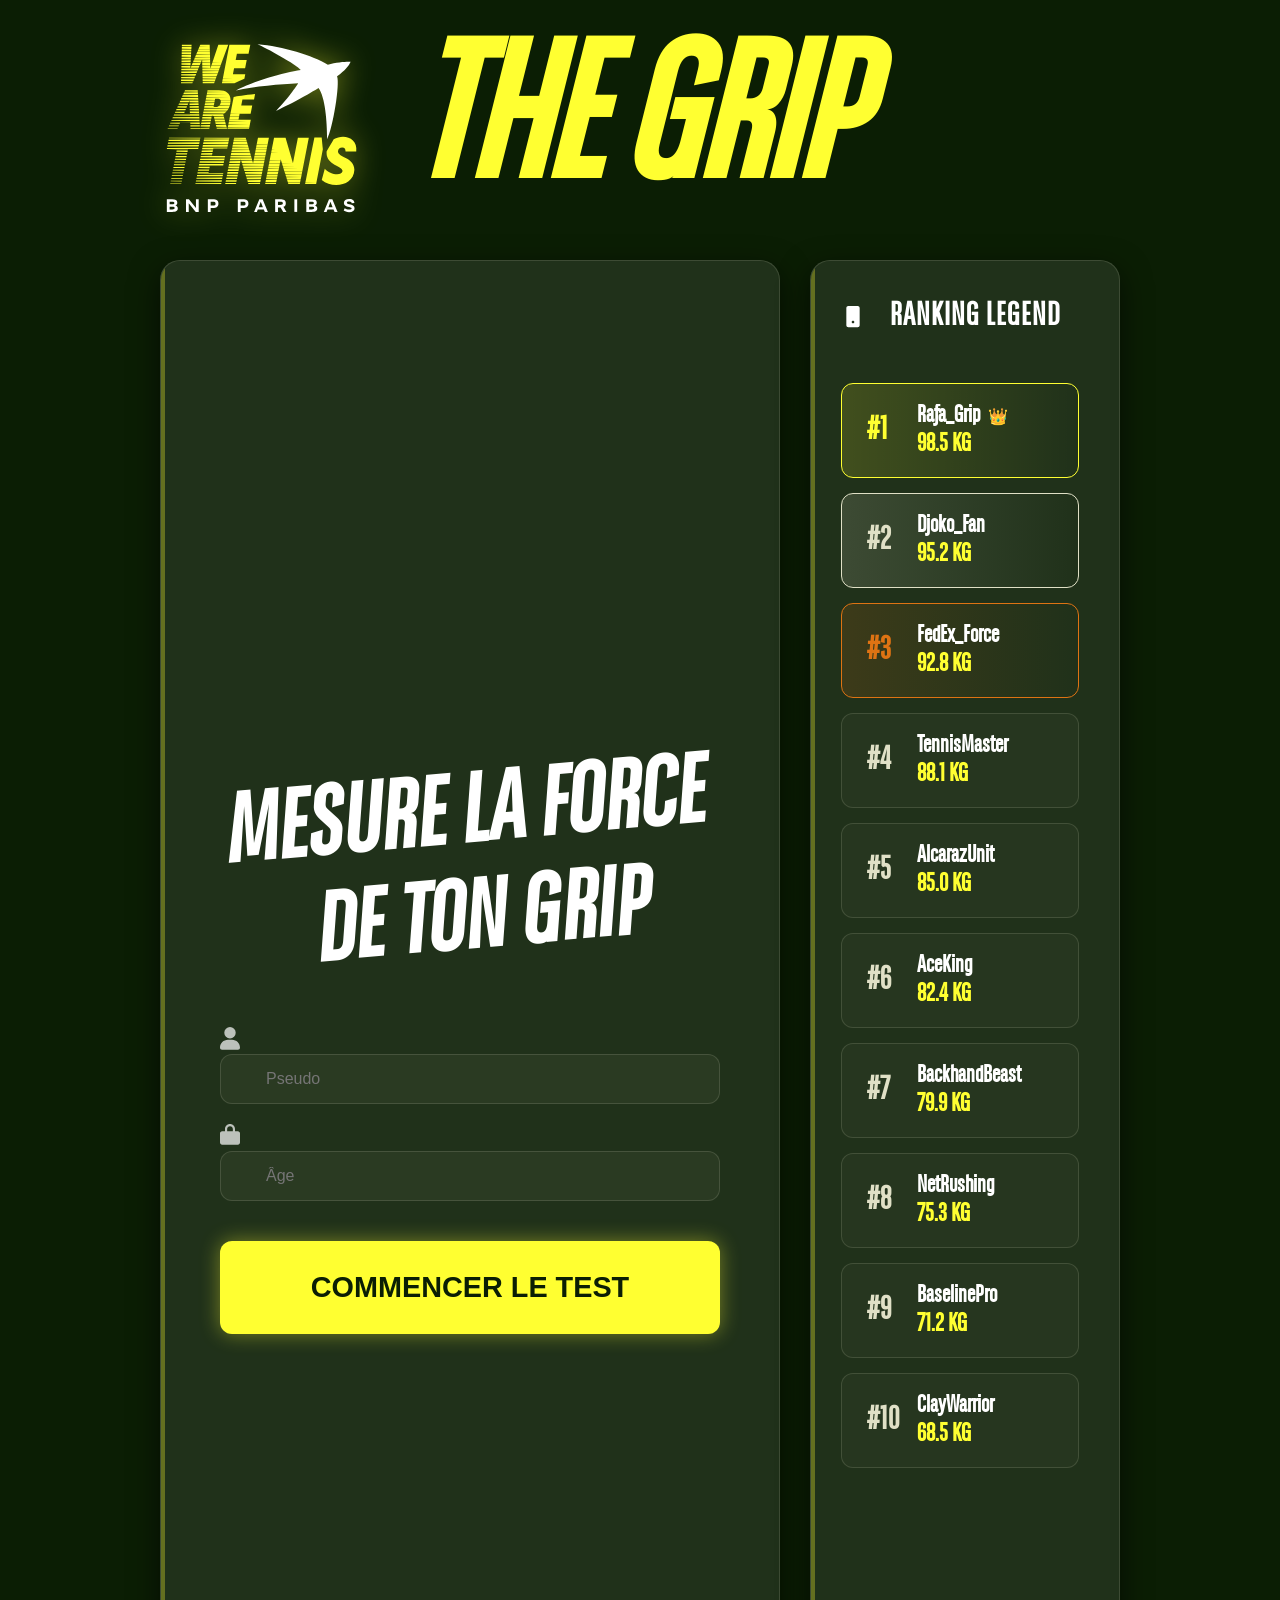
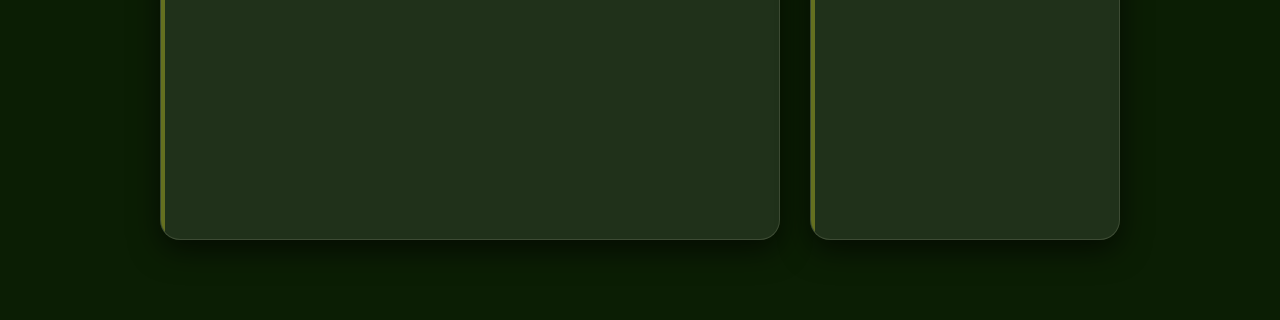
==== commit 05056a5e: "Fix: Correction erreurs console, mode offline avec SVG et connexion socket locale" ====
--- a/index.html
+++ b/index.html
@@ -6,7 +6,8 @@
     <meta name="viewport" content="width=device-width, initial-scale=1.0">
     <title>THE GRIP</title>
     <link rel="stylesheet" href="style.css">
-    <link rel="stylesheet" href="https://cdnjs.cloudflare.com/ajax/libs/font-awesome/6.4.0/css/all.min.css">
+
+    <script src="socket.io.js"></script>
 </head>
 
 <body>
@@ -23,11 +24,17 @@
                 <div id="registration-zone" class="form-container">
                     <h2>Mesure la force de ton grip</h2>
                     <div class="input-group">
-                        <i class="fa-solid fa-user"></i>
+                        <svg viewBox="0 0 448 512" width="20" fill="currentColor" style="opacity: 0.7;">
+                            <path
+                                d="M224 256A128 128 0 1 0 224 0a128 128 0 1 0 0 256zm-45.7 32C79.8 288 0 367.8 0 466.7C0 491.7 20.3 512 45.3 512h357.4c25 0 45.3-20.3 45.3-45.3c0-98.9-79.8-178.7-178.3-178.7h-90.1z" />
+                        </svg>
                         <input type="text" id="pseudo" placeholder="Pseudo" autocomplete="off">
                     </div>
                     <div class="input-group">
-                        <i class="fa-solid fa-cake-candles"></i>
+                        <svg viewBox="0 0 448 512" width="20" fill="currentColor" style="opacity: 0.7;">
+                            <path
+                                d="M160 112c0-35.3 28.7-64 64-64s64 28.7 64 64v48H160V112zm-48 48H48c-26.5 0-48 21.5-48 48v208c0 26.5 21.5 48 48 48h352c26.5 0 48-21.5 48-48V208c0-26.5-21.5-48-48-48h-64v-48C336 48.4 287.6 0 224 0S112 48.4 112 112v48z" />
+                        </svg>
                         <input type="number" id="age" placeholder="Âge" autocomplete="off">
                     </div>
                     <button id="start-btn" class="btn-start">COMMENCER LE TEST</button>
@@ -82,7 +89,11 @@
 
             <!-- Colonne de Droite : Leaderboard -->
             <section class="panel leaderboard">
-                <h2><i class="fa-solid fa-trophy"></i> RANKING LEGEND</h2>
+                <h2><svg viewBox="0 0 576 512" width="24" fill="currentColor"
+                        style="margin-right: 10px; vertical-align: middle;">
+                        <path
+                            d="M400 0H176c-26.5 0-48 21.5-48 48v416c0 26.5 21.5 48 48 48h224c26.5 0 48-21.5 48-48V48c0-26.5-21.5-48-48-48zM288 416c-17.7 0-32-14.3-32-32s14.3-32 32-32 32 14.3 32 32-14.3 32-32 32z" />
+                    </svg> RANKING LEGEND</h2>
 
                 <ul id="rank-list" class="rank-list">
                     <!-- Les lignes du classement seront générées par JS -->
@@ -95,7 +106,10 @@
     <div id="podium-modal" class="modal hidden">
         <div class="modal-content">
             <div class="modal-header">
-                <i class="fa-solid fa-trophy trophy-icon"></i>
+                <svg viewBox="0 0 576 512" width="60" fill="var(--volt-yellow)" style="margin-bottom: 20px;">
+                    <path
+                        d="M400 0H176c-26.5 0-48 21.5-48 48v416c0 26.5 21.5 48 48 48h224c26.5 0 48-21.5 48-48V48c0-26.5-21.5-48-48-48zM288 416c-17.7 0-32-14.3-32-32s14.3-32 32-32 32 14.3 32 32-14.3 32-32 32z" />
+                </svg>
                 <h2 id="modal-title">NOUVEAU RECORD !</h2>
             </div>
             <div class="modal-body">
